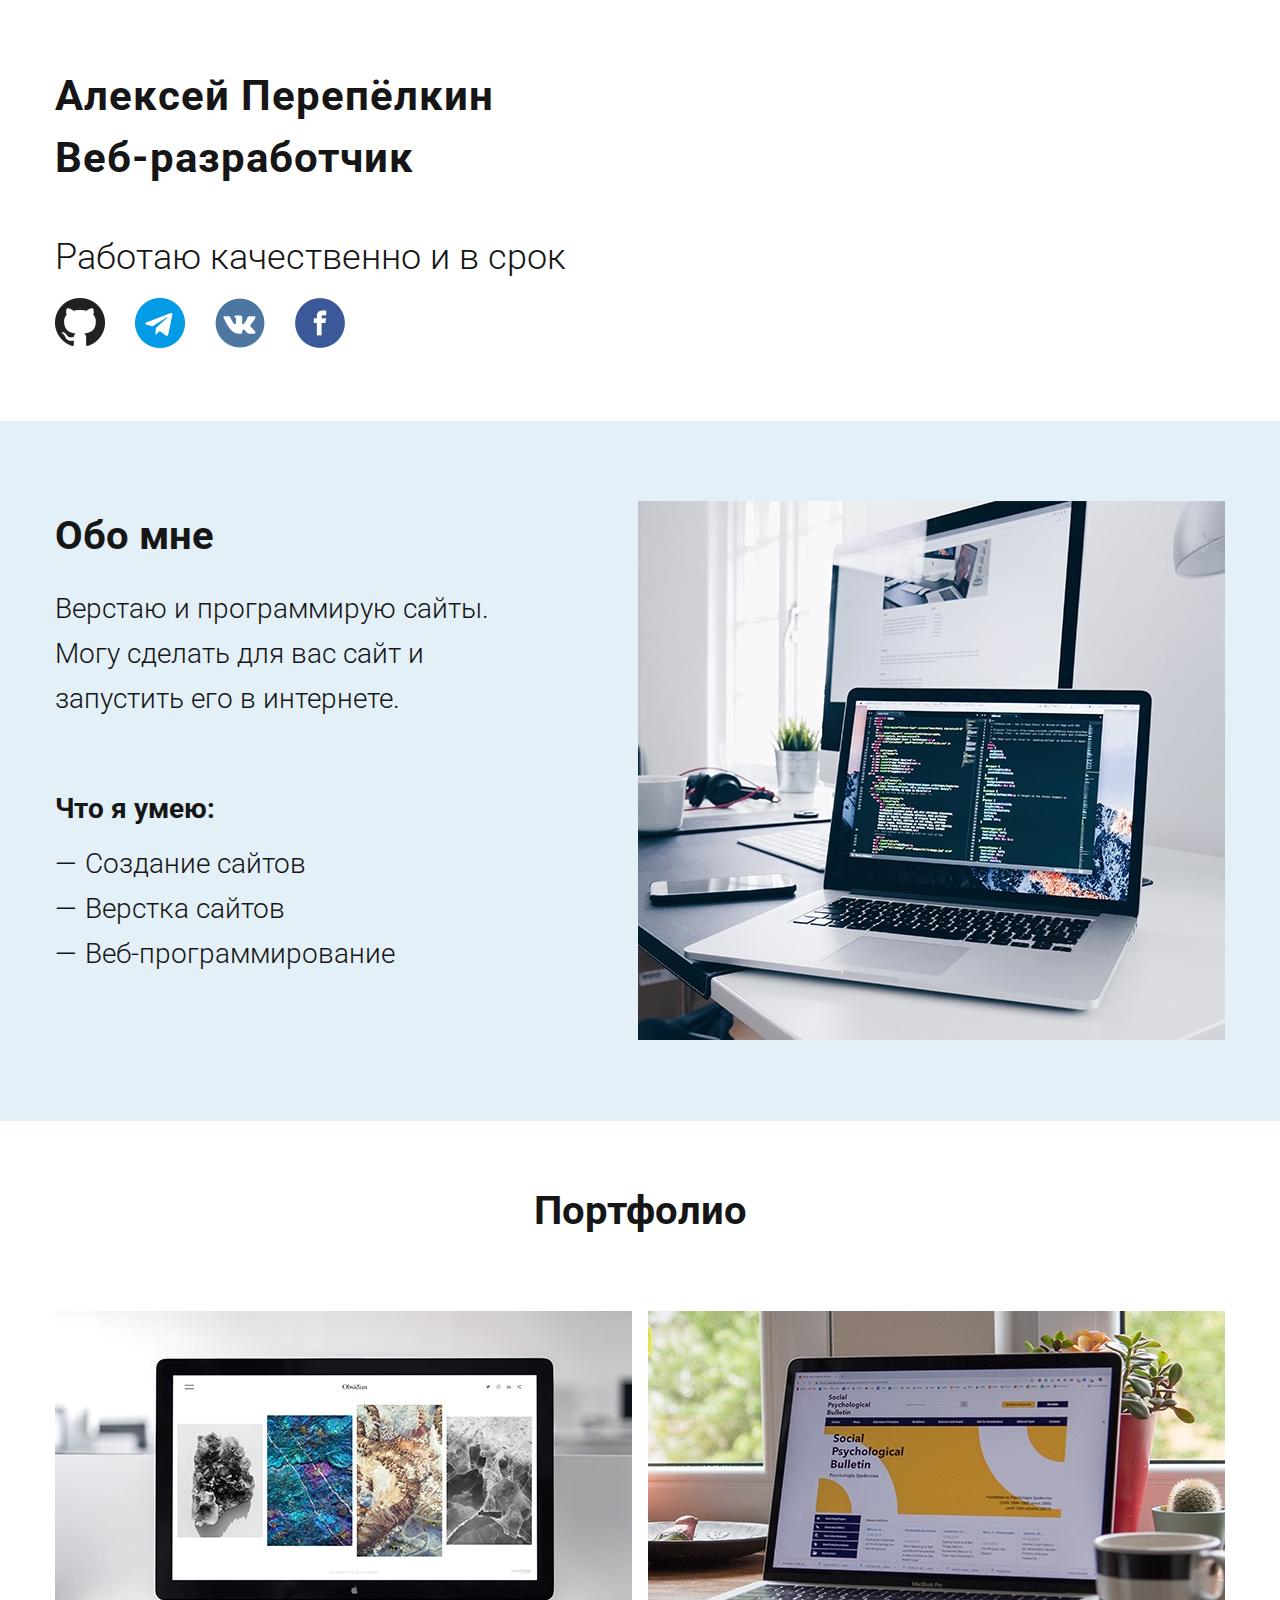
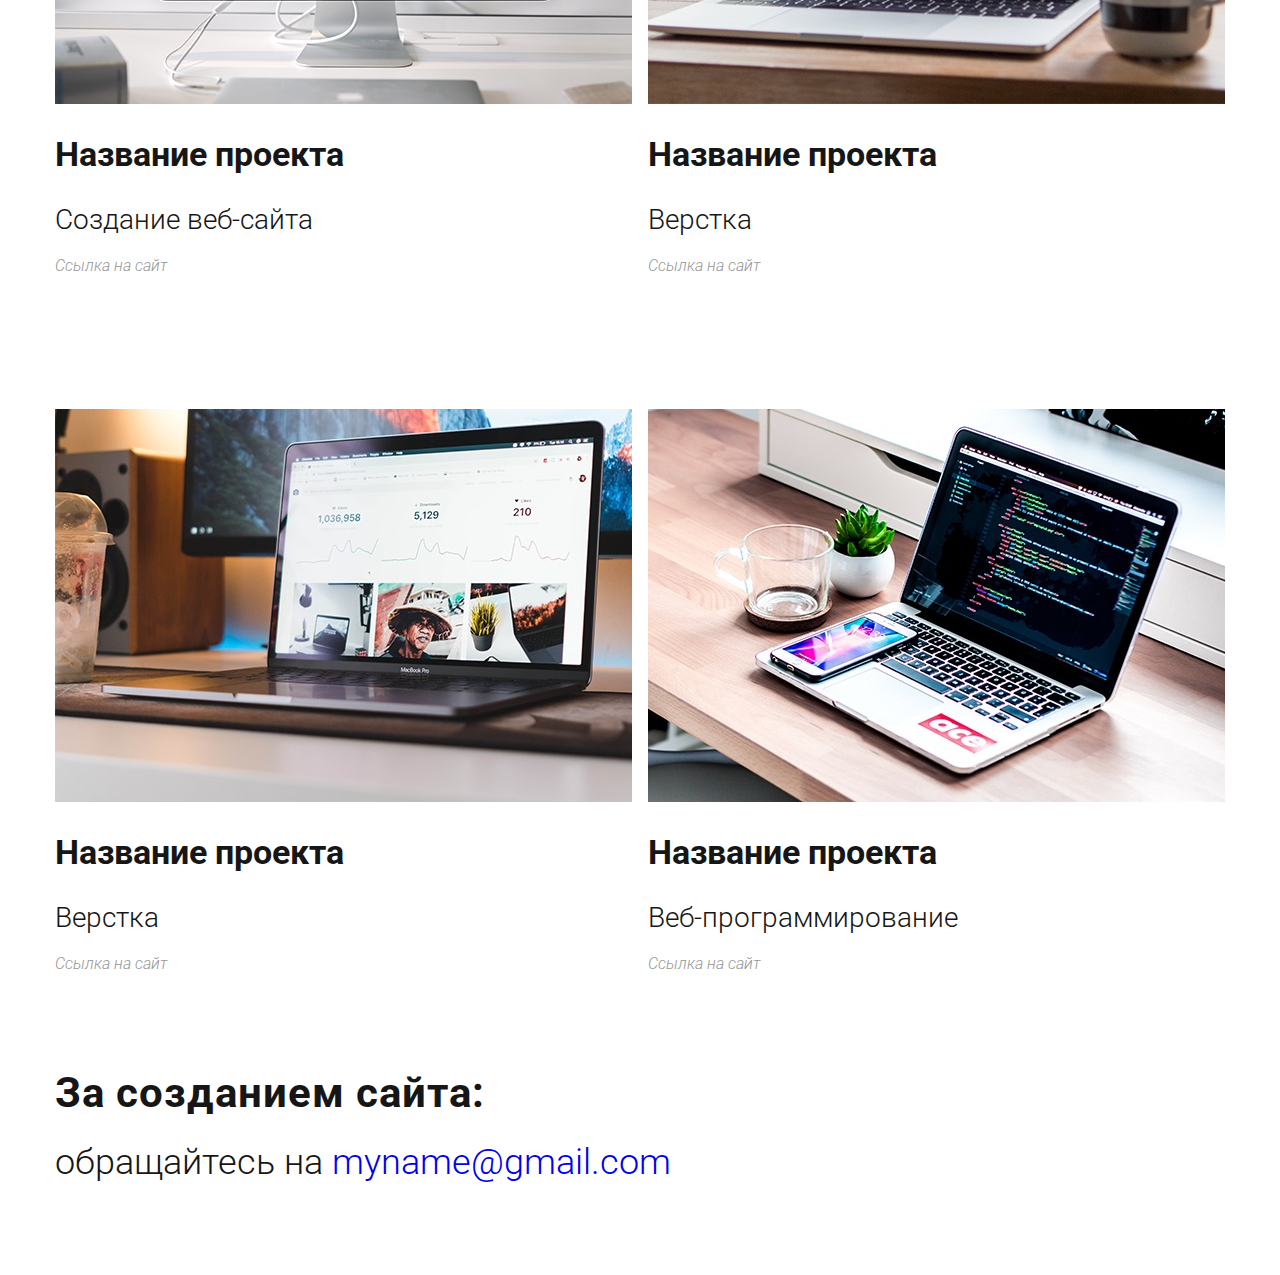
==== index.html @ 9d562788 "Initial commit" ====
<!DOCTYPE html>
<html lang="ru">
<head>
    <meta charset="UTF-8">
    <meta name="viewport" content="width=device-width, initial-scale=1.0">
    <meta http-equiv="X-UA-Compatible" content="ie=edge">
    <link
        href="https://fonts.googleapis.com/css?family=Roboto:300,300i,400,400i,500,500i,700,700i,900,900i&display=swap&subset=cyrillic,cyrillic-ext"
        rel="stylesheet">
    <link rel="stylesheet" href="./css/reset.css">
    <link rel="stylesheet" href="./css/style.css">
    <title>Portfolio</title>
</head>
<body>
    <header>
        <div class="container">
            <div class="header">
                <p class="header__my-name">Алексей Перепёлкин</p>
                <p class="header__my-profession">Веб-разработчик</p>
                <p class="header__my-propeties">Работаю качественно и в срок</p>
                <ul class="header__my-social-networks">
                    <li class="social-networks__icon"><a href="#"><img src="./img/social_github.png" alt="github"></a></li>
                    <li class="social-networks__icon"><a href="#"><img src="./img/social_telegram.png" alt="telegram"></a></li>
                    <li class="social-networks__icon"><a href="#"><img src="./img/social_vk.png" alt="vk"></a></li>
                    <li class="social-networks__icon"><a href="#"><img src="./img/social_facebook.png" alt="facebook"></a></li>
                </ul>
            </div>
        </div>
    </header>
    <main>
        <section class="about-me">
            <div class="about-me__inner">
                <div class="container">
                    <div class="about-me__content">
                        <div class="about-me__content-text">
                            <div class="about-me__title">
                                Обо мне
                            </div>
                            <p class="about-me__text">
                                Верстаю и программирую сайты.
                                Могу сделать для вас сайт и
                                запустить его в интернете.
                            </p>
                            <div class="about-me__my-skills">
                                <p class="my-skills__title">Что я умею:</p>
                                <ul>
                                    <li class="my-skills">Создание сайтов</li>
                                    <li class="my-skills">Верстка сайтов</li>
                                    <li class="my-skills">Веб-программирование</li>
                                </ul>
                            </div>
                        </div>
                        <div class="about-me__content-img">
                            <img src="./img/about-me-img.jpg" alt="img">
                        </div>
                    </div>
                </div>
            </div>
        </section>

        <section class="portfolio">
            <div class="container">
                <div class="portfolio__title">Портфолио</div>
                <div class="portfolio__inner">
                    <div class="portfolio__inner-cards">
                        <div class="portfolio__card">
                            <div class="portfolio__card-img">
                                <img src="./img/portfolio_IMG_1.jpg" alt="img-1">
                            </div>
                            <div class="portfolio__card-text">
                                <p class="portfolio__card-title">Название проекта</p>
                                <p class="portfolio__card-description">Создание веб-сайта</p>
                                <a href="#" class="portfolio__card-link"><i>Ссылка на сайт</i></a>
                            </div>
                        </div>
                        <div class="portfolio__card">
                            <div class="portfolio__card-img">
                                <img src="./img/portfolio_IMG_2.jpg" alt="img-2">
                            </div>
                            <div class="portfolio__card-text">
                                <p class="portfolio__card-title">Название проекта</p>
                                <p class="portfolio__card-description">Верстка</p>
                                <a href="#" class="portfolio__card-link"><i>Ссылка на сайт</i></a>
                            </div>
                        </div>
                        <div class="portfolio__card">
                            <div class="portfolio__card-img">
                                <img src="./img/portfolio_IMG_3.jpg" alt="img-3">
                            </div>
                            <div class="portfolio__card-text">
                                <p class="portfolio__card-title">Название проекта</p>
                                <p class="portfolio__card-description">Верстка</p>
                                <a href="#" class="portfolio__card-link"><i>Ссылка на сайт</i></a>
                            </div>
                        </div>
                        <div class="portfolio__card">
                            <div class="portfolio__card-img">
                                <img src="./img/portfolio_IMG_4.jpg" alt="img-4">
                            </div>
                            <div class="portfolio__card-text">
                                <p class="portfolio__card-title">Название проекта</p>
                                <p class="portfolio__card-description">Веб-программирование</p>
                                <a href="#" class="portfolio__card-link"><i>Ссылка на сайт</i></a>
                            </div>
                        </div>
                    </div>
                </div>
            </div>
        </section>
    </main>
    <footer>
        <div class="container">
            <div class="footer__text">
                <p class="footer__text-title">За созданием сайта:</p>
                <p class="footer__text-contact" >обращайтесь на <a href="mailto:">myname@gmail.com</a></p>
            </div>

        </div>
    </footer>
</body>
</html>
---- css/style.css ----
*,
*::after,
*::before{
    box-sizing: border-box;
}

body{
    font-family: 'Roboto', sans-serif;
    color: #161616;
    

}
ul {
    list-style: none;
}

a {
    text-decoration: none;
}


.container{
    max-width: 1200px;
    padding-left: 15px;
    padding-right: 15px;
    margin: 0 auto;
}


.header{
    margin-top: 75px;
}
.header__my-name,
.header__my-profession {
    font-size: 42px;
    letter-spacing: 1px;
    font-weight: 700;
    margin-bottom: 20px;
}
.header__my-propeties {
    font-size: 36px;
    font-weight: 300;
    margin-top: 60px;
}
.header__my-social-networks {
    margin-top: 23px;
    display: flex;
    justify-content: space-between;
    width: 290px;
    margin-bottom: 70px;
}

/*section "about-me"*/

.about-me__inner{
    min-height: 700px;
    background-color: #e3f0f7;
    
}
.about-me__content{
    display: flex;
    justify-content: space-between;
    padding-top: 80px;
}
.about-me__content-text{
    padding-top: 15px;
    padding-right: 140px;
    font-weight: 700;
}
.about-me__title{
    font-size: 40px;
}
.about-me__text{
    margin-top: 30px;
    width: 440px;
    height: 130px;
    font-size: 28px;
    line-height: 45px;
    font-weight: 300;
}
.my-skills__title{
    font-size: 28px;
    line-height: 45px;
    margin-top: 70px;
    margin-bottom: 10px;
}
.about-me__my-skills ul{
    padding-left: 30px;
}
.my-skills{
    font-size: 28px;
    line-height: 45px;
    font-weight: 300;
    position: relative;
}
.my-skills::before{
    content: '—';
    position: absolute;
    top: 0;
    left: -30px;
}

/*section "portfolio"*/

.portfolio__title{
    margin: 70px 0 80px;
    text-align: center;
    font-size: 40px;
    font-weight: 700;
}
.portfolio__inner-cards{
    display: flex;
    flex-wrap: wrap;
    justify-content: space-between;
}
.portfolio__card{
    margin-bottom: 135px;
}

.portfolio__card-title{
    margin-top: 25px;
    font-size: 34px;
    line-height: 45px;
    font-weight: 700;
}
.portfolio__card-description{
    margin-top: 20px;
    margin-bottom: 16px;
    font-size: 28px;
    line-height: 45px;
    font-weight: 300;
}
.portfolio__card-link{   
    font-size: 16px;
    color: #969696;
    font-weight: 300; 
}




footer{
    margin: -35px 0 95px;
}

.footer__text-title{
    font-size: 42px;
    letter-spacing: 1px;
    font-weight: 700;
}
.footer__text-contact{
    padding-top: 30px;
    font-size: 36px;
    font-weight: 300;
}
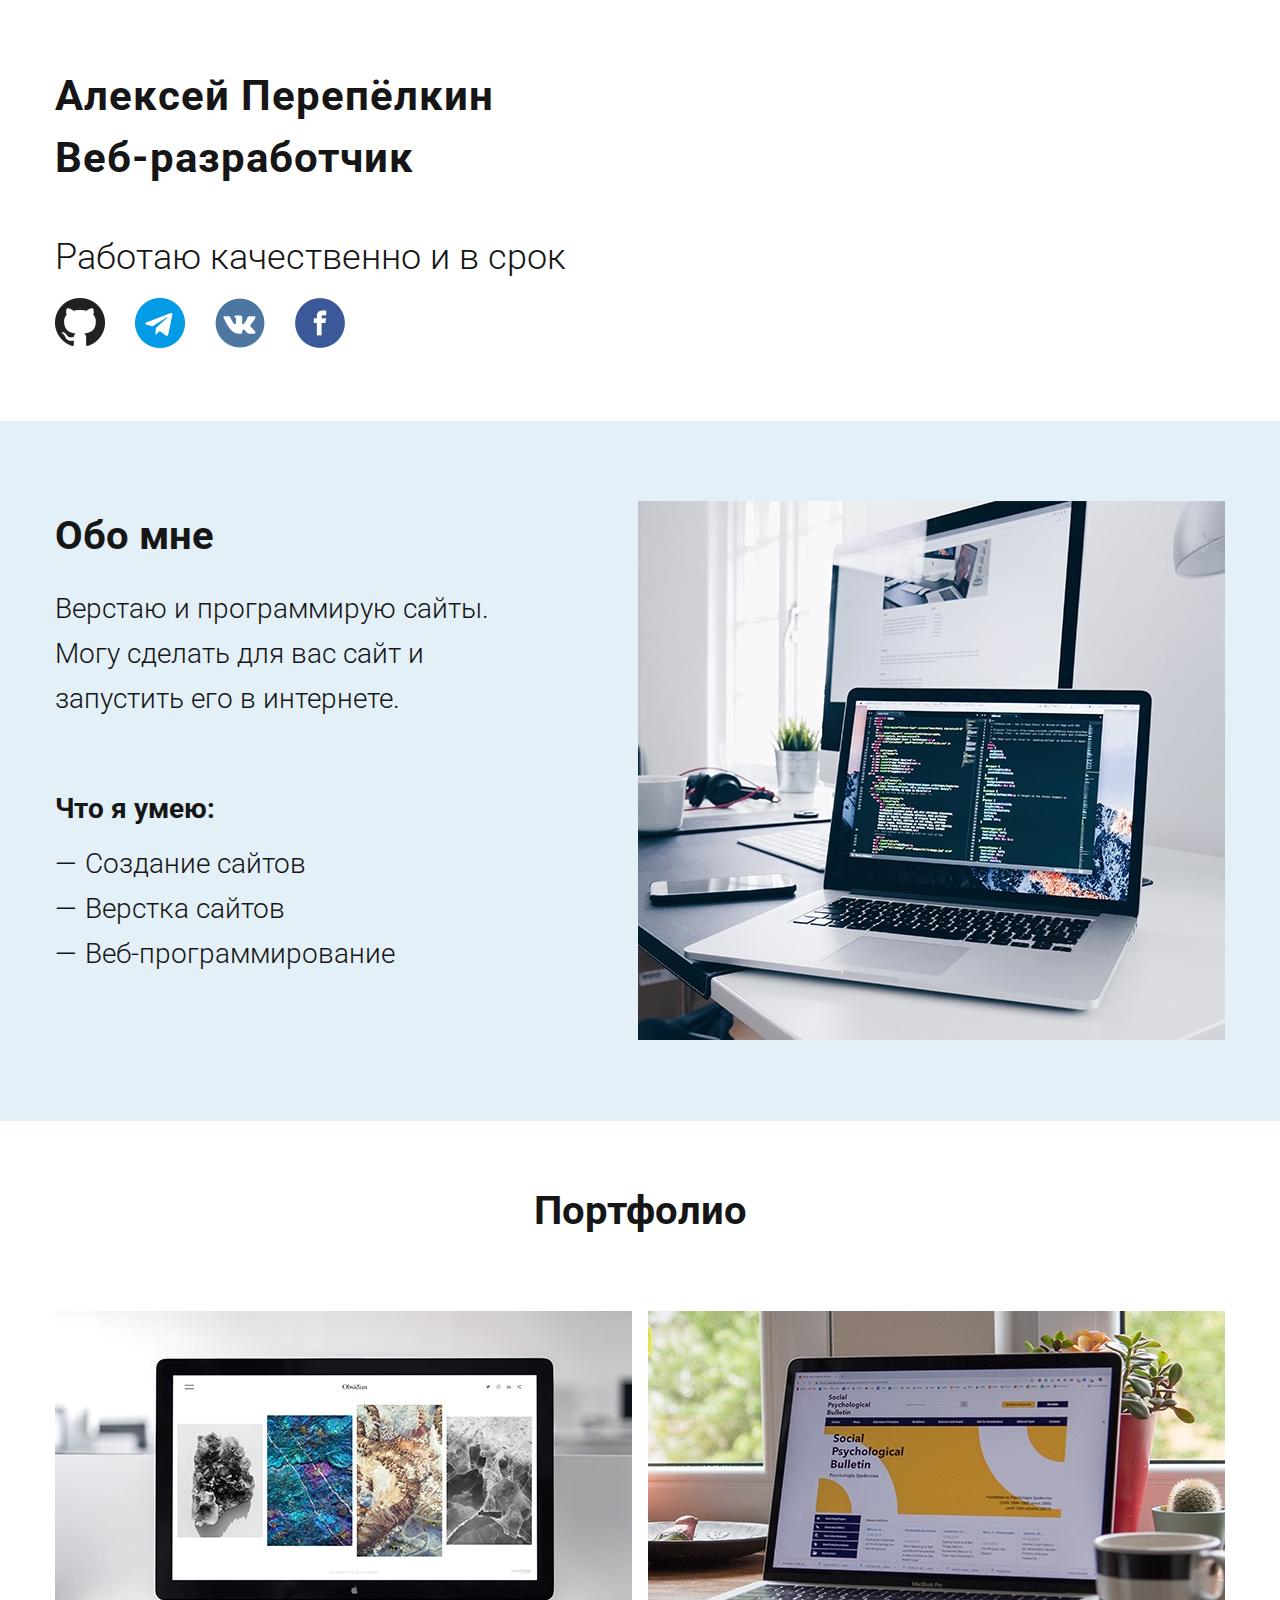
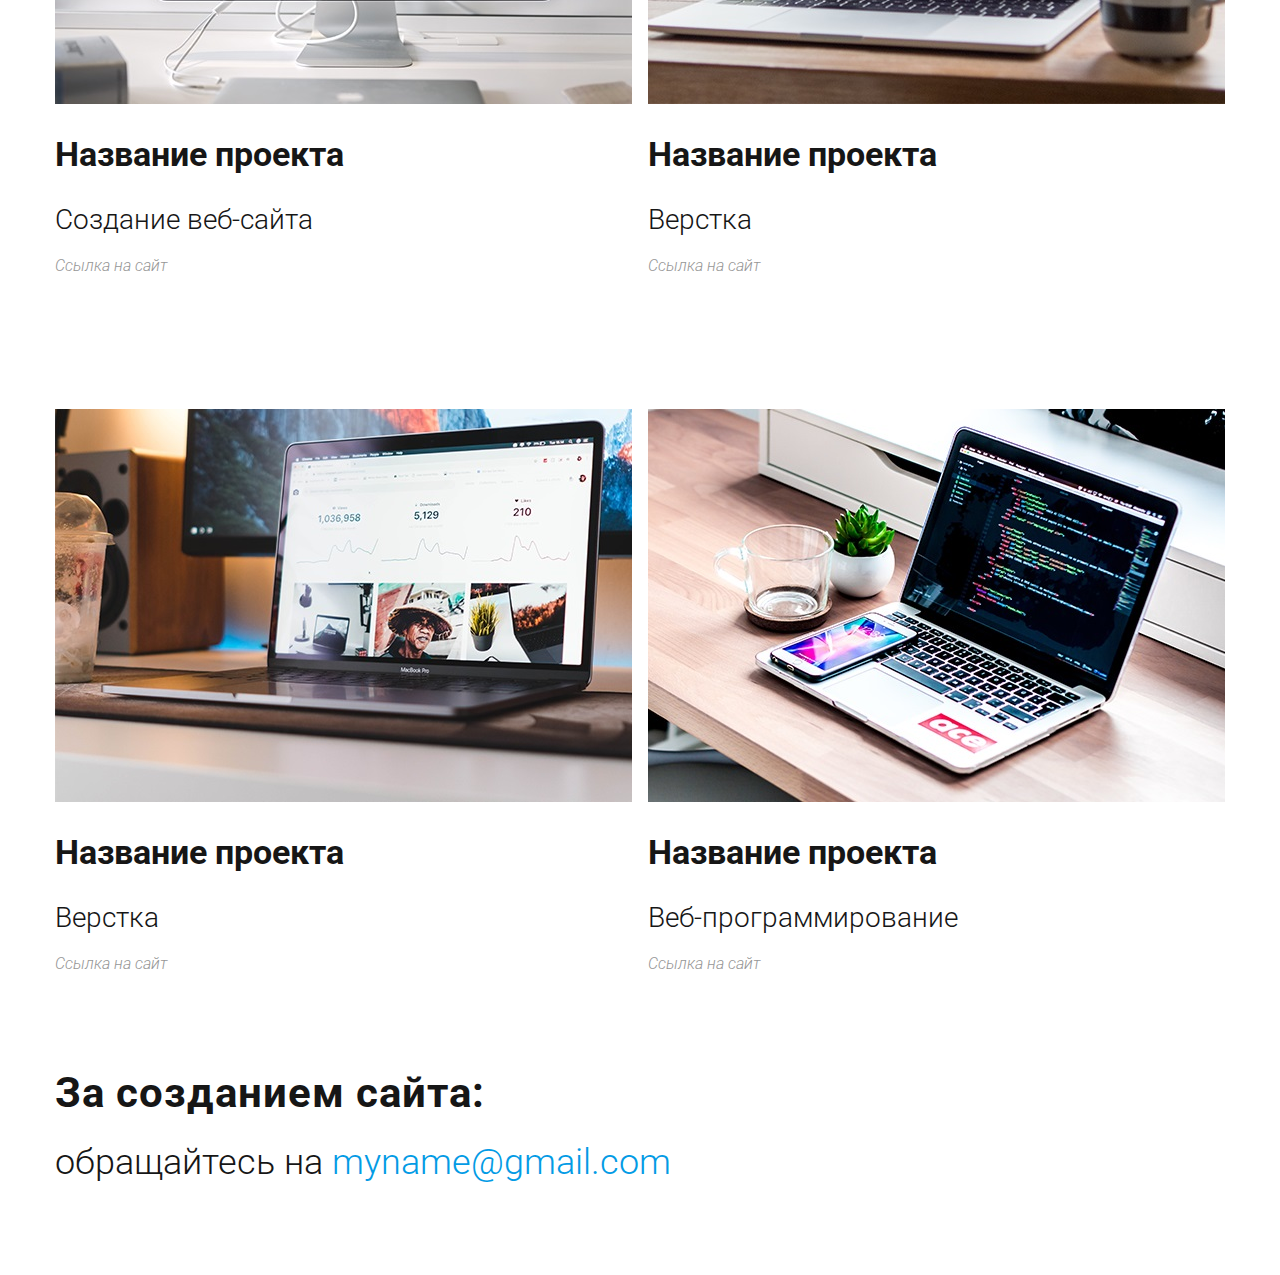
==== commit 63cf3d00: "2d" ====
--- a/index.html
+++ b/index.html
@@ -9,12 +9,13 @@
         rel="stylesheet">
     <link rel="stylesheet" href="./css/reset.css">
     <link rel="stylesheet" href="./css/style.css">
+    <link rel="stylesheet" href="./css/media.css">
     <title>Portfolio</title>
 </head>
 <body>
     <header>
         <div class="container">
-            <div class="header">
+            <div class="header__content">
                 <p class="header__my-name">Алексей Перепёлкин</p>
                 <p class="header__my-profession">Веб-разработчик</p>
                 <p class="header__my-propeties">Работаю качественно и в срок</p>
--- a/css/style.css
+++ b/css/style.css
@@ -7,8 +7,6 @@
 body{
     font-family: 'Roboto', sans-serif;
     color: #161616;
-    
-
 }
 ul {
     list-style: none;
@@ -27,8 +25,18 @@
 }
 
 
+
+/*Header*/
 .header{
+    background-color: #e3f0f7;
+}
+.header__content{
     margin-top: 75px;
+}
+.header__project-content{
+    display: flex;
+    justify-content: space-between;
+    min-height: 170px;
 }
 .header__my-name,
 .header__my-profession {
@@ -37,10 +45,25 @@
     font-weight: 700;
     margin-bottom: 20px;
 }
+.header__project-my-name{
+    font-size: 32px;
+    font-weight: 700;
+    margin-top: 50px;
+}
+.header__project-my-profession{
+    font-size: 22px;
+    font-weight: 700;
+    margin: 10px 0 50px;
+}
 .header__my-propeties {
     font-size: 36px;
     font-weight: 300;
     margin-top: 60px;
+}
+.header__content-social{
+    display: flex;
+    flex-direction: column;
+    justify-content: center;
 }
 .header__my-social-networks {
     margin-top: 23px;
@@ -137,12 +160,14 @@
 }
 
 
-
+/*Footer*/
 
 footer{
     margin: -35px 0 95px;
 }
-
+.footer__project{
+    margin: 100px 0 95px;
+}
 .footer__text-title{
     font-size: 42px;
     letter-spacing: 1px;
@@ -152,4 +177,7 @@
     padding-top: 30px;
     font-size: 36px;
     font-weight: 300;
+}
+.footer__text-contact a {
+    color: #039be5;
 }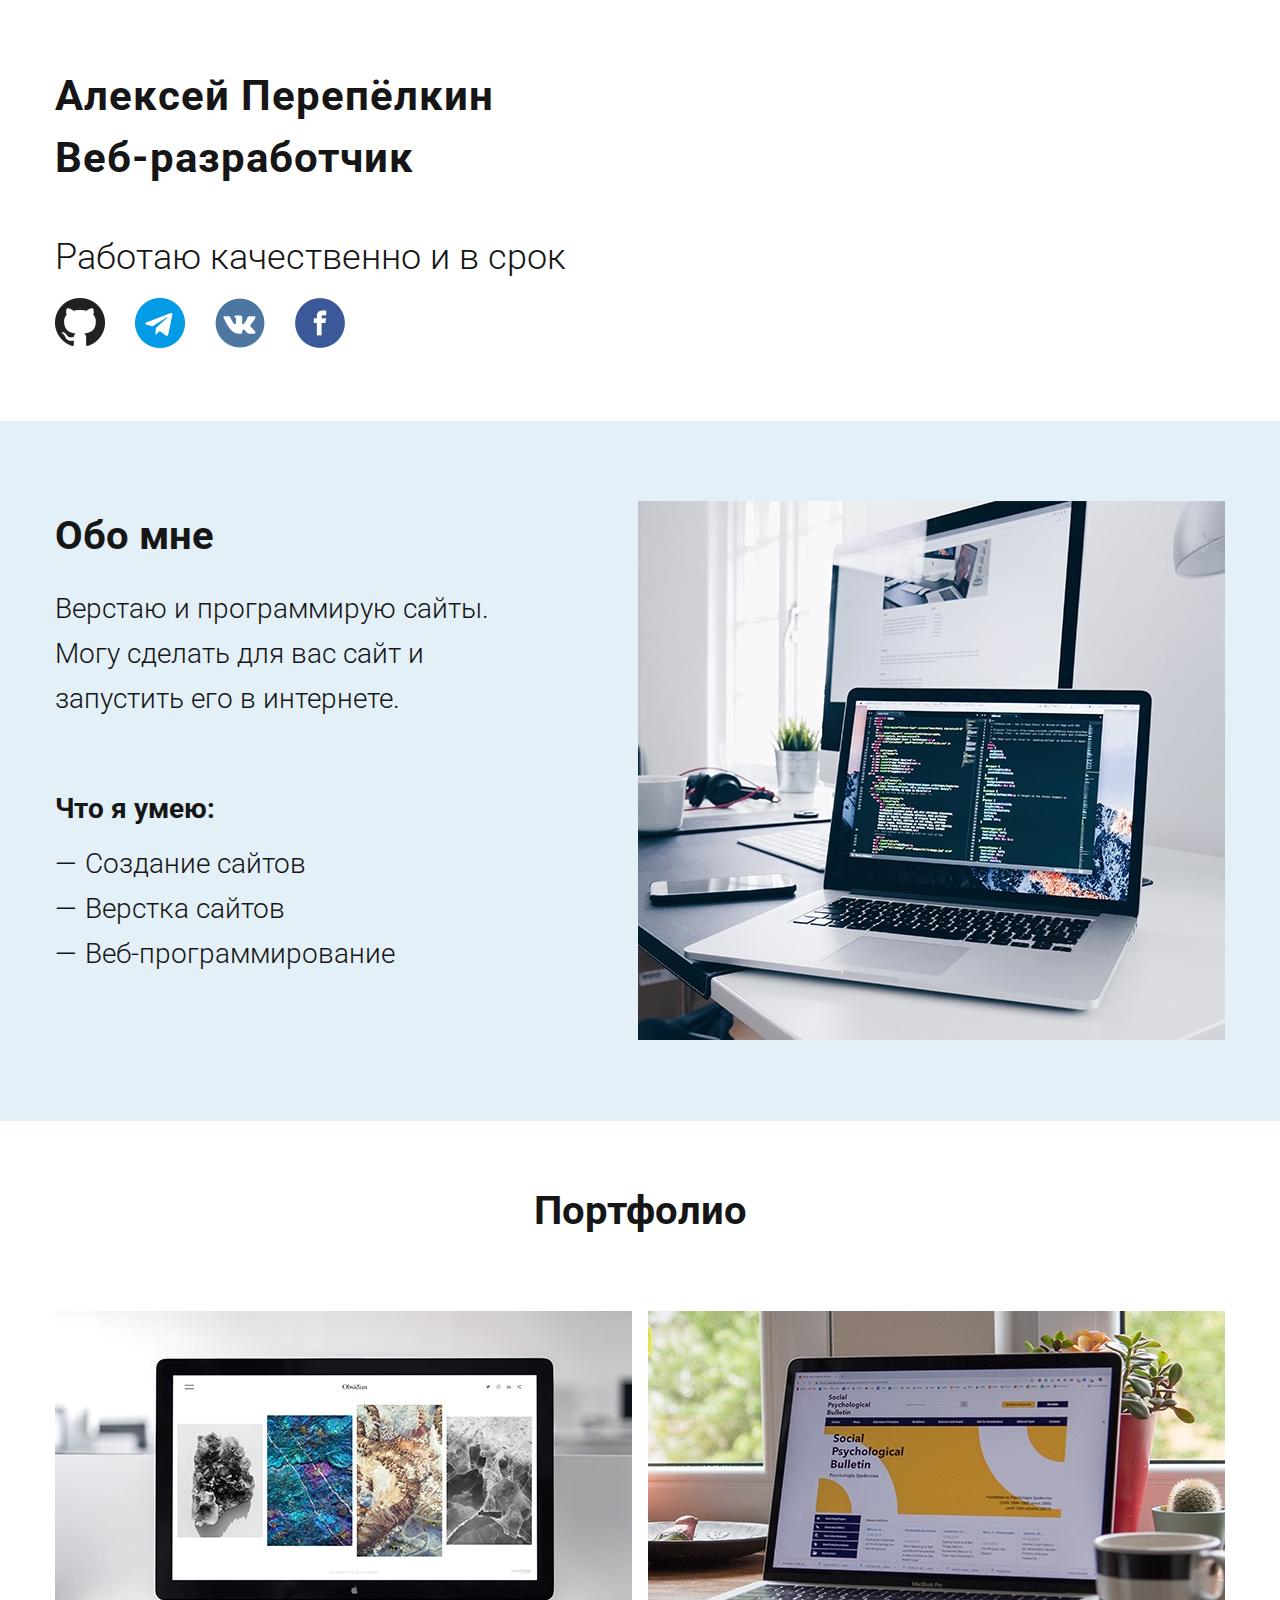
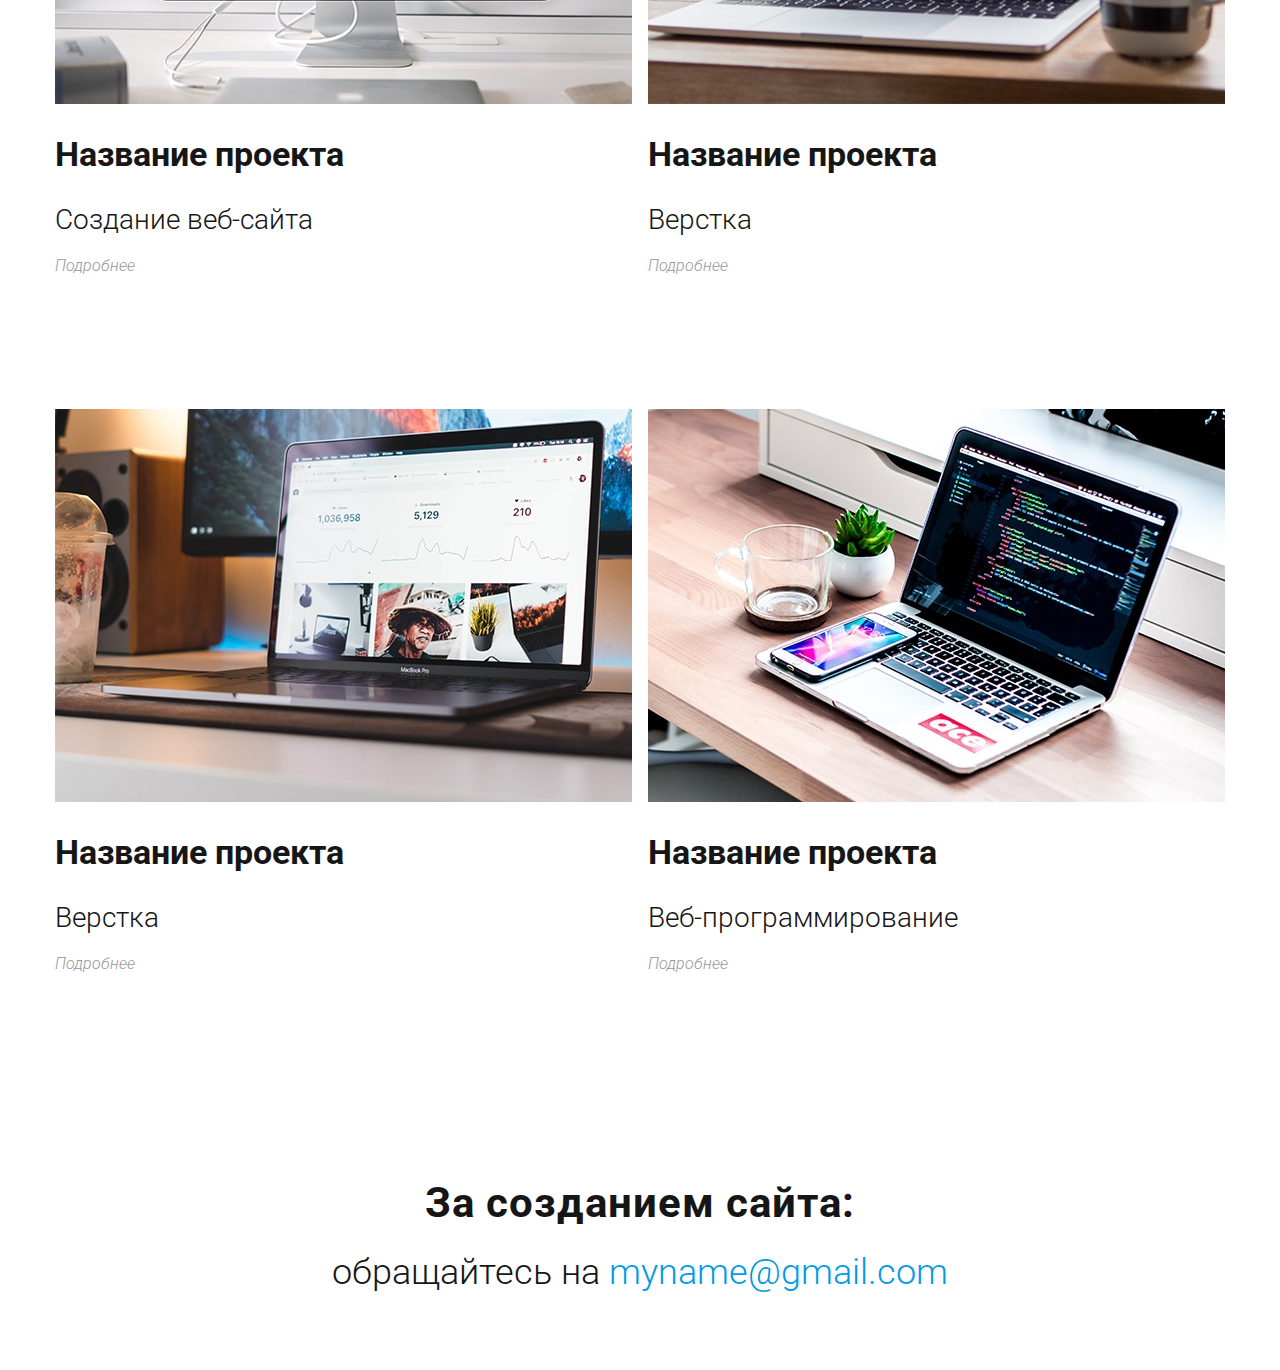
==== commit b041d874: "3d" ====
--- a/index.html
+++ b/index.html
@@ -8,6 +8,7 @@
         href="https://fonts.googleapis.com/css?family=Roboto:300,300i,400,400i,500,500i,700,700i,900,900i&display=swap&subset=cyrillic,cyrillic-ext"
         rel="stylesheet">
     <link rel="stylesheet" href="./css/reset.css">
+    <link rel="stylesheet" href="css/page_main.css">
     <link rel="stylesheet" href="./css/style.css">
     <link rel="stylesheet" href="./css/media.css">
     <title>Portfolio</title>
@@ -15,7 +16,7 @@
 <body>
     <header>
         <div class="container">
-            <div class="header__content">
+            <div class="header__my-content">
                 <p class="header__my-name">Алексей Перепёлкин</p>
                 <p class="header__my-profession">Веб-разработчик</p>
                 <p class="header__my-propeties">Работаю качественно и в срок</p>
@@ -71,7 +72,7 @@
                             <div class="portfolio__card-text">
                                 <p class="portfolio__card-title">Название проекта</p>
                                 <p class="portfolio__card-description">Создание веб-сайта</p>
-                                <a href="#" class="portfolio__card-link"><i>Ссылка на сайт</i></a>
+                                <a href="project.html" class="portfolio__card-link" target="_blank"><i>Подробнее</i></a>
                             </div>
                         </div>
                         <div class="portfolio__card">
@@ -81,7 +82,7 @@
                             <div class="portfolio__card-text">
                                 <p class="portfolio__card-title">Название проекта</p>
                                 <p class="portfolio__card-description">Верстка</p>
-                                <a href="#" class="portfolio__card-link"><i>Ссылка на сайт</i></a>
+                                <a href="project.html" class="portfolio__card-link" target="_blank"><i>Подробнее</i></a>
                             </div>
                         </div>
                         <div class="portfolio__card">
@@ -91,7 +92,7 @@
                             <div class="portfolio__card-text">
                                 <p class="portfolio__card-title">Название проекта</p>
                                 <p class="portfolio__card-description">Верстка</p>
-                                <a href="#" class="portfolio__card-link"><i>Ссылка на сайт</i></a>
+                                <a href="project.html" class="portfolio__card-link" target="_blank"><i>Подробнее</i></a>
                             </div>
                         </div>
                         <div class="portfolio__card">
@@ -101,7 +102,7 @@
                             <div class="portfolio__card-text">
                                 <p class="portfolio__card-title">Название проекта</p>
                                 <p class="portfolio__card-description">Веб-программирование</p>
-                                <a href="#" class="portfolio__card-link"><i>Ссылка на сайт</i></a>
+                                <a href="project.html" class="portfolio__card-link" target="_blank"><i>Подробнее</i></a>
                             </div>
                         </div>
                     </div>
--- a/css/page_main.css
+++ b/css/page_main.css
@@ -0,0 +1,89 @@
+*,
+*::after,
+*::before {
+    box-sizing: border-box;
+}
+
+body {
+    font-family: 'Roboto', sans-serif;
+    color: #161616;
+}
+
+ul {
+    list-style: none;
+}
+
+a {
+    text-decoration: none;
+}
+
+
+.container {
+    max-width: 1200px;
+    padding-left: 15px;
+    padding-right: 15px;
+    margin: 0 auto;
+}
+
+
+
+/*Header*/
+.header {
+    background-color: #e3f0f7;
+}
+
+.header__content {
+
+    display: flex;
+    justify-content: space-between;
+    min-height: 170px;
+}
+
+.header__project-my-name {
+    font-size: 32px;
+    font-weight: 700;
+    margin-top: 50px;
+}
+
+.header__project-my-profession {
+    font-size: 22px;
+    font-weight: 700;
+    margin: 10px 0 50px;
+}
+
+.header__content-social {
+    display: flex;
+    flex-direction: column;
+    justify-content: center;
+}
+
+.header__my-social-networks {
+    display: flex;
+    justify-content: space-between;
+    width: 290px;
+}
+
+
+/*Footer*/
+
+footer {
+
+    margin: 75px 0 80px;
+    text-align: center;
+}
+
+.footer__text-title {
+    font-size: 42px;
+    letter-spacing: 1px;
+    font-weight: 700;
+}
+
+.footer__text-contact {
+    padding-top: 30px;
+    font-size: 36px;
+    font-weight: 300;
+}
+
+.footer__text-contact a {
+    color: #039be5;
+}--- a/css/style.css
+++ b/css/style.css
@@ -1,42 +1,11 @@
-*,
-*::after,
-*::before{
-    box-sizing: border-box;
-}
-
-body{
-    font-family: 'Roboto', sans-serif;
-    color: #161616;
-}
-ul {
-    list-style: none;
-}
-
-a {
-    text-decoration: none;
-}
-
-
-.container{
-    max-width: 1200px;
-    padding-left: 15px;
-    padding-right: 15px;
-    margin: 0 auto;
-}
-
-
+/*page_main.css*/
 
 /*Header*/
 .header{
     background-color: #e3f0f7;
 }
-.header__content{
+.header__my-content{
     margin-top: 75px;
-}
-.header__project-content{
-    display: flex;
-    justify-content: space-between;
-    min-height: 170px;
 }
 .header__my-name,
 .header__my-profession {
@@ -44,16 +13,6 @@
     letter-spacing: 1px;
     font-weight: 700;
     margin-bottom: 20px;
-}
-.header__project-my-name{
-    font-size: 32px;
-    font-weight: 700;
-    margin-top: 50px;
-}
-.header__project-my-profession{
-    font-size: 22px;
-    font-weight: 700;
-    margin: 10px 0 50px;
 }
 .header__my-propeties {
     font-size: 36px;
@@ -161,23 +120,3 @@
 
 
 /*Footer*/
-
-footer{
-    margin: -35px 0 95px;
-}
-.footer__project{
-    margin: 100px 0 95px;
-}
-.footer__text-title{
-    font-size: 42px;
-    letter-spacing: 1px;
-    font-weight: 700;
-}
-.footer__text-contact{
-    padding-top: 30px;
-    font-size: 36px;
-    font-weight: 300;
-}
-.footer__text-contact a {
-    color: #039be5;
-}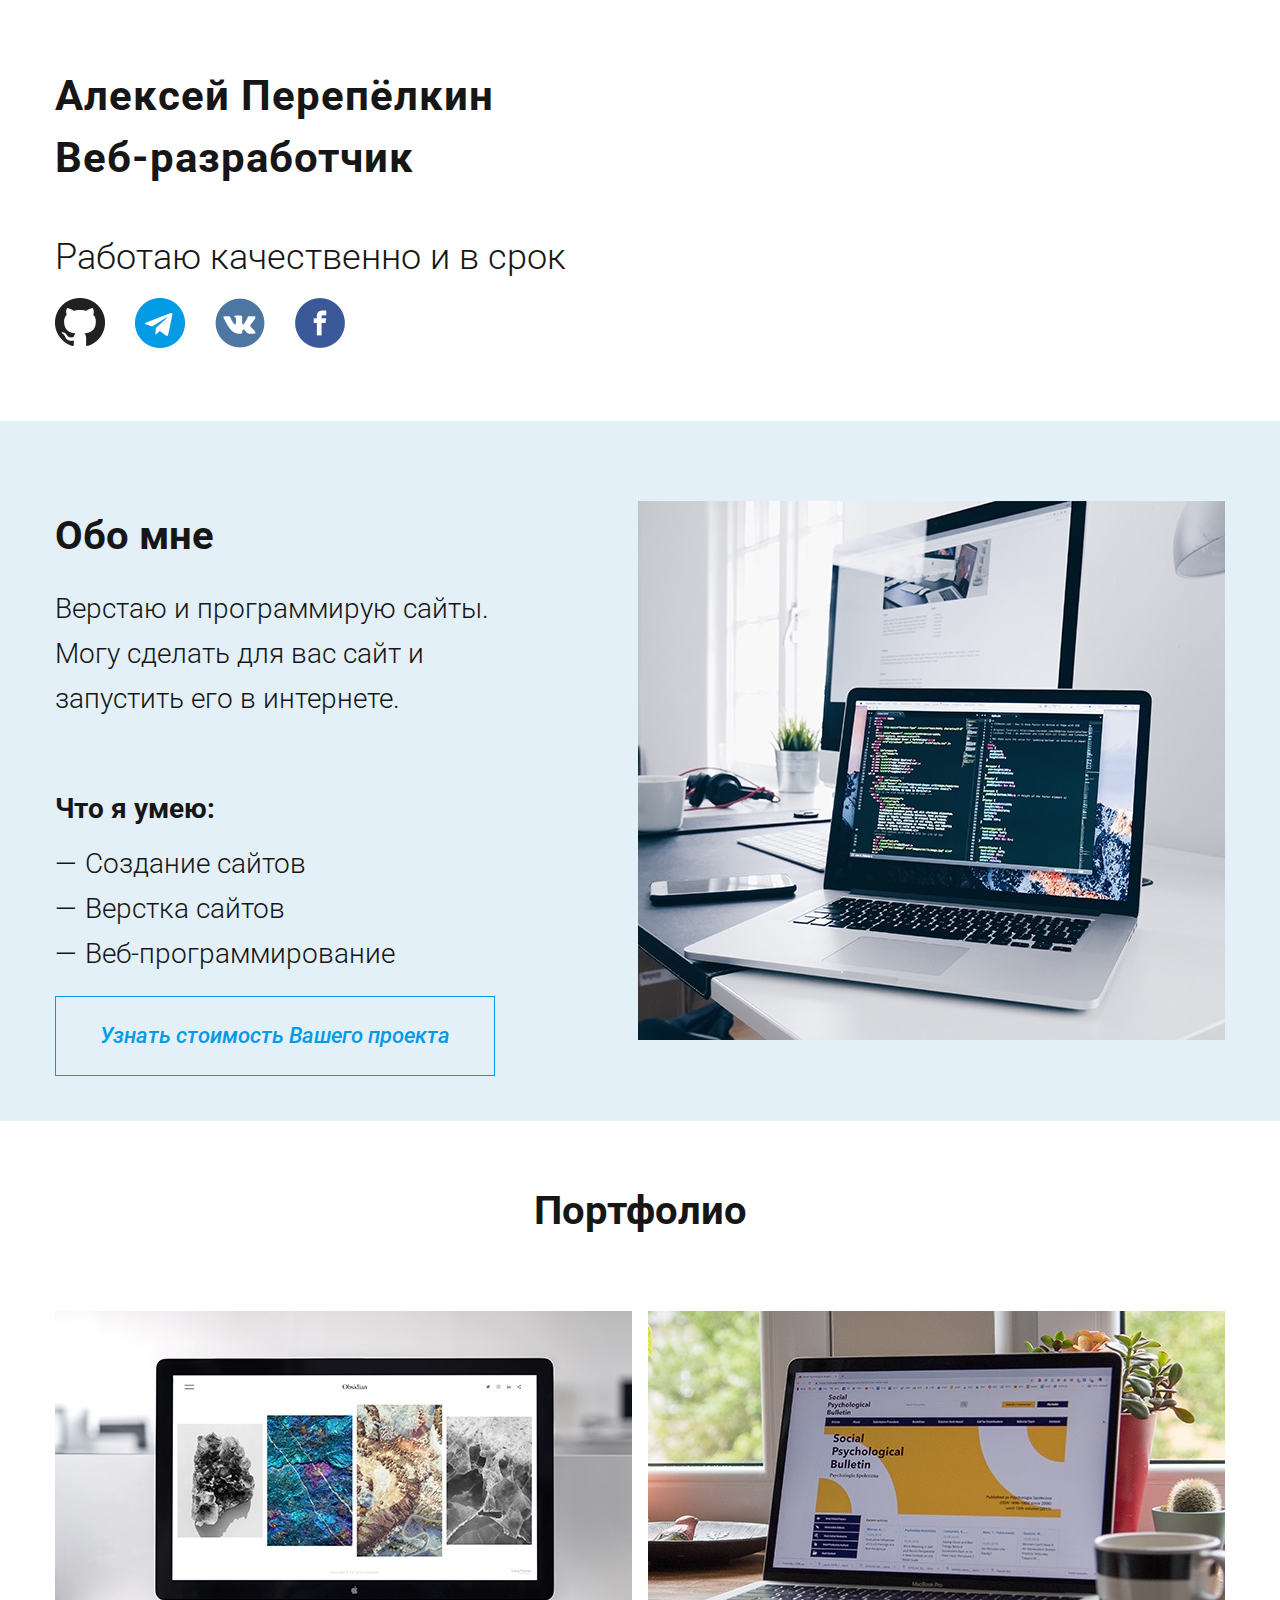
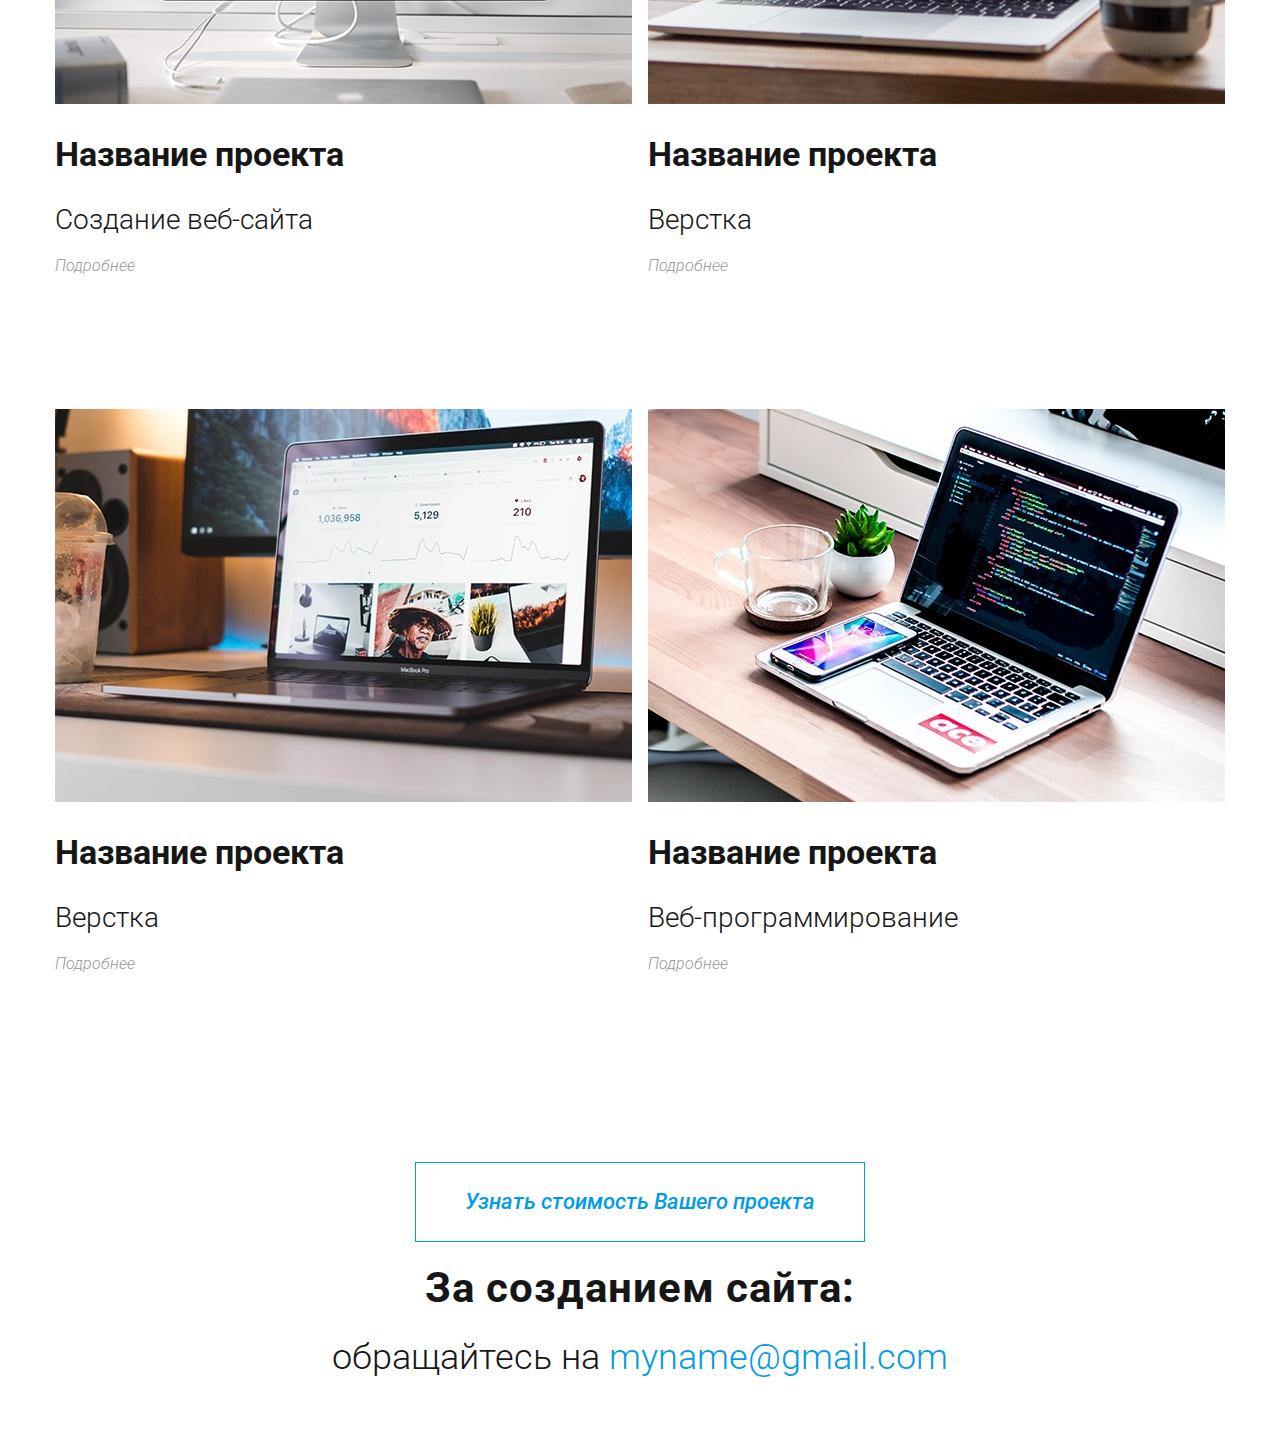
==== commit 4447b70f: "3dfinal" ====
--- a/index.html
+++ b/index.html
@@ -50,6 +50,9 @@
                                     <li class="my-skills">Верстка сайтов</li>
                                     <li class="my-skills">Веб-программирование</li>
                                 </ul>
+                            </div>
+                            <div class="calculate">
+                                <a href="calculator.html" class="calculate__price-btn" target="_blank"><i>Узнать стоимость Вашего проекта</i></a>
                             </div>
                         </div>
                         <div class="about-me__content-img">
@@ -112,6 +115,9 @@
     </main>
     <footer>
         <div class="container">
+            <div class="calculate">
+                <a href="calculator.html" class="calculate__price-btn" target="_blank"><i>Узнать стоимость Вашего проекта</i></a>
+            </div>
             <div class="footer__text">
                 <p class="footer__text-title">За созданием сайта:</p>
                 <p class="footer__text-contact" >обращайтесь на <a href="mailto:">myname@gmail.com</a></p>
--- a/css/page_main.css
+++ b/css/page_main.css
@@ -64,6 +64,40 @@
 }
 
 
+/*calculator*/
+.calculate {
+    margin-top: 20px;
+
+}
+
+.calculate__price-btn {
+    height: 80px;
+    max-width: 450px;
+    border: 1px solid #039be5;
+    display: flex;
+    flex-direction: column;
+    justify-content: center;
+    text-align: center;
+    font-weight: 500;
+    transition: 0.3s border,
+                font-weight,
+                background-color;
+}
+.calculate__price-btn:hover{
+    border: 2px double green;
+    font-weight: 900;
+    background-color: rgba(173, 216, 230, 0.658);
+}
+
+.calculate__price-btn i {
+    font-size: 22px;
+    color: #039be5;
+}
+
+
+
+
+
 /*Footer*/
 
 footer {
@@ -71,7 +105,14 @@
     margin: 75px 0 80px;
     text-align: center;
 }
-
+footer .calculate{
+    margin: -20px 0 25px;
+    
+    display: inline-flex;
+}
+footer .calculate .calculate__price-btn{
+    width: 450px;
+}
 .footer__text-title {
     font-size: 42px;
     letter-spacing: 1px;
--- a/css/style.css
+++ b/css/style.css
@@ -82,6 +82,11 @@
     left: -30px;
 }
 
+/*calculator*/
+/*page_main.css*/
+
+
+
 /*section "portfolio"*/
 
 .portfolio__title{
